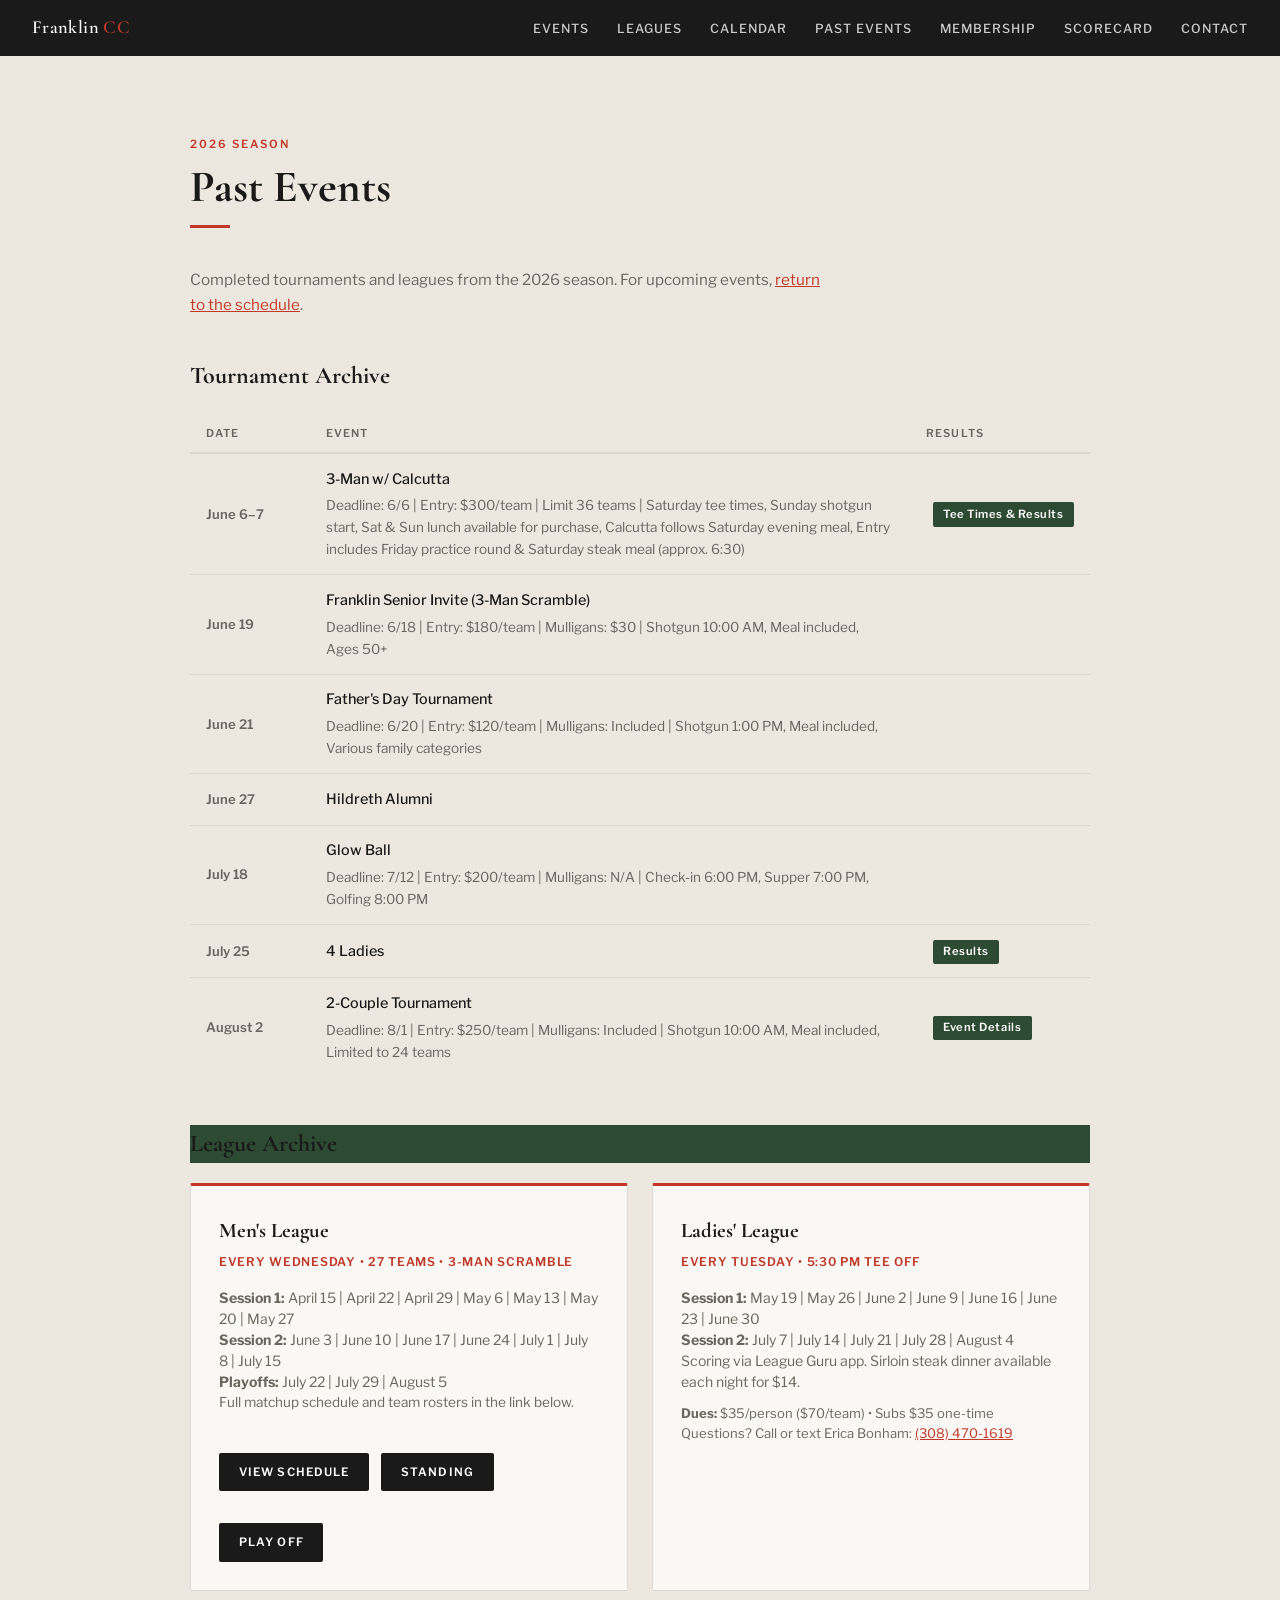
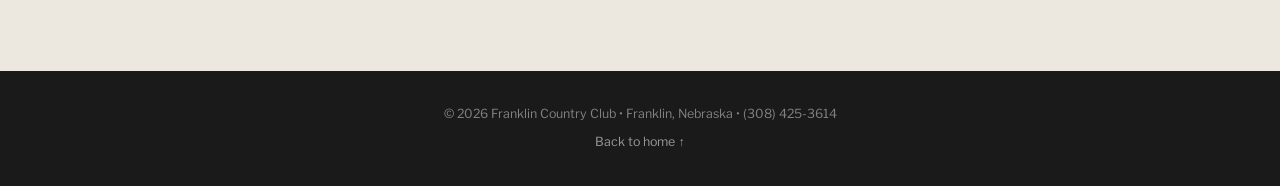
==== archive.html @ d968ed5e "Restructure site for maintainability: shared CSS/JS, extracted logo image, dedicated Past Events pag" ====
<!DOCTYPE html>
<html lang="en">
<head>
  <meta charset="UTF-8" />
  <meta name="viewport" content="width=device-width, initial-scale=1.0" />
  <title>Past Events - Franklin Country Club | Franklin, Nebraska</title>
  <meta name="description" content="Franklin Country Club 2026 past tournaments and leagues — 9-hole golf course in Franklin, Nebraska." />
  <link rel="preconnect" href="https://fonts.googleapis.com" />
  <link rel="preconnect" href="https://fonts.gstatic.com" crossorigin />
  <link href="https://fonts.googleapis.com/css2?family=Cormorant+Garamond:ital,wght@0,400;0,600;0,700;1,400&family=Libre+Franklin:wght@300;400;500;600&display=swap" rel="stylesheet" />
  <link rel="stylesheet" href="assets/style.css" />
</head>
<body id="top">

<!-- NAV -->
<nav>
  <a class="nav-logo" href="index.html">Franklin <span>CC</span></a>
  <ul class="nav-links" id="navLinks">
    <li><a href="index.html#events">Events</a></li>
    <li><a href="index.html#leagues">Leagues</a></li>
    <li><a href="calendar.html">Calendar</a></li>
    <li><a href="archive.html">Past Events</a></li>
    <li><a href="index.html#membership">Membership</a></li>
    <li><a href="index.html#scorecard">Scorecard</a></li>
    <li><a href="index.html#contact">Contact</a></li>
  </ul>
  <button class="nav-toggle" id="navToggle" aria-label="Menu">
    <span></span><span></span><span></span>
  </button>
</nav>

<!-- PAST EVENTS -->
<section id="past-events">
  <div class="container">
    <div class="section-label">2026 Season</div>
    <h2 class="section-title">Past Events</h2>
    <p class="archive-intro">Completed tournaments and leagues from the 2026 season. For upcoming events, <a href="index.html#events" style="color:var(--red);">return to the schedule</a>.</p>

    <h3 class="archive-subhead" id="tournaments">Tournament Archive</h3>
    <table class="events-table">
      <thead>
        <tr>
          <th>Date</th>
          <th>Event</th>
          <th>Results</th>
        </tr>
      </thead>
      <tbody>
        <tr>
          <td class="event-date">June 6–7</td>
          <td><div class="event-name">3-Man w/ Calcutta</div><div style="font-size:0.85rem;color:var(--mid);margin-top:0.3rem;">Deadline: 6/6 | Entry: $300/team | Limit 36 teams | Saturday tee times, Sunday shotgun start, Sat &amp; Sun lunch available for purchase, Calcutta follows Saturday evening meal, Entry includes Friday practice round &amp; Saturday steak meal (approx. 6:30)</div></td>
          <td class="event-links">
            <a class="link-tag link-results active" href="https://docs.google.com/spreadsheets/d/e/2PACX-1vQHRAo0S15oXr0jiarFyN2aSm5RyJeKSZPrebkHqlS-j8FKCY0bdfZNIKu9lmtYdf0rLb0FNrGRWUbv/pubhtml?gid=429758196&single=true" target="_blank">Tee Times &amp; Results</a>
          </td>
        </tr>
        <tr>
          <td class="event-date">June 19</td>
          <td><div class="event-name">Franklin Senior Invite (3-Man Scramble)</div><div style="font-size:0.85rem;color:var(--mid);margin-top:0.3rem;">Deadline: 6/18 | Entry: $180/team | Mulligans: $30 | Shotgun 10:00 AM, Meal included, Ages 50+</div></td>
          <td class="event-links"></td>
        </tr>
        <tr>
          <td class="event-date">June 21</td>
          <td><div class="event-name">Father's Day Tournament</div><div style="font-size:0.85rem;color:var(--mid);margin-top:0.3rem;">Deadline: 6/20 | Entry: $120/team | Mulligans: Included | Shotgun 1:00 PM, Meal included, Various family categories</div></td>
          <td class="event-links"></td>
        </tr>
        <tr>
          <td class="event-date">June 27</td>
          <td class="event-name">Hildreth Alumni</td>
          <td class="event-links"></td>
        </tr>
        <tr>
          <td class="event-date">July 18</td>
          <td><div class="event-name">Glow Ball</div><div style="font-size:0.85rem;color:var(--mid);margin-top:0.3rem;">Deadline: 7/12 | Entry: $200/team | Mulligans: N/A | Check-in 6:00 PM, Supper 7:00 PM, Golfing 8:00 PM</div></td>
          <td class="event-links"></td>
        </tr>
        <tr>
          <td class="event-date">July 25</td>
          <td class="event-name">4 Ladies</td>
          <td class="event-links">
            <a class="link-tag link-results active" href="https://docs.google.com/spreadsheets/u/1/d/e/2PACX-1vSUehOz3mt-3Wd7uhdTVxnDij3eCgiuiUOhDW9YrWCgmburxrd58VRvzdF8wVPIVJX0hPM1xj_wSmnB/pubhtml?urp=gmail_link" target="_blank">Results</a>
          </td>
        </tr>
        <tr>
          <td class="event-date">August 2</td>
          <td><div class="event-name">2-Couple Tournament</div><div style="font-size:0.85rem;color:var(--mid);margin-top:0.3rem;">Deadline: 8/1 | Entry: $250/team | Mulligans: Included | Shotgun 10:00 AM, Meal included, Limited to 24 teams</div></td>
          <td class="event-links">
            <a class="link-tag link-results active" href="https://docs.google.com/spreadsheets/d/e/2PACX-1vTWxtzcj7Z_tMwIYWTQvpabaSt0Yoa-B7GQaJcDa42a3nxrkXd8D1aC73Q88-z52qnyVRXAm6tWCrUa/pubhtml?gid=1439176474&single=true" target="_blank">Event Details</a>
          </td>
        </tr>
      </tbody>
    </table>

    <h3 class="archive-subhead" id="leagues">League Archive</h3>
    <div class="leagues-grid">

      <div class="league-card">
        <h3>Men's League</h3>
        <div class="league-day">Every Wednesday &bull; 27 Teams &bull; 3-Man Scramble</div>
        <p style="margin-top:0.75rem;"><strong>Session 1:</strong> April 15 | April 22 | April 29 | May 6 | May 13 | May 20 | May 27</p>
        <p><strong>Session 2:</strong> June 3 | June 10 | June 17 | June 24 | July 1 | July 8 | July 15</p>
        <p><strong>Playoffs:</strong> July 22 | July 29 | August 5</p>
        <p style="font-size:0.85rem;color:var(--mid);">Full matchup schedule and team rosters in the link below.</p>
        <div style="margin-top:1.25rem;display:flex;gap:0.75rem;flex-wrap:wrap;">
          <a class="btn" href="https://docs.google.com/spreadsheets/d/e/2PACX-1vRfZv33Le7QeOpAI-KcBHNek4COuntox_eDvx531EvNdPr1n8D6gFwXXl6jE0CPkguJiQoL9VD9WDJk/pubhtml?gid=470143555&single=true" target="_blank">View Schedule</a>
          <a class="btn" href="https://docs.google.com/spreadsheets/d/e/2PACX-1vTsJwgCh4qob6-WwfzEM51csXDy8BEbFkPSjDhEOucqUfW1L73G6DvZjsYoQLfD8tT9Qujy_zILlH80/pubhtml" target="_blank">Standing</a>
          <a class="btn" href="https://docs.google.com/spreadsheets/d/e/2PACX-1vTErcgSA1yQsS5VuvjS8gszooEByp1x1l9rOx-Q8yCSv-PI6r4B2fYYnpVMwsZvvxBOcsazbx8mTK_n/pubhtml" target="_blank">Play Off</a>
        </div>
      </div>

      <div class="league-card">
        <h3>Ladies' League</h3>
        <div class="league-day">Every Tuesday &bull; 5:30 PM Tee Off</div>
        <p style="margin-top:0.75rem;"><strong>Session 1:</strong> May 19 | May 26 | June 2 | June 9 | June 16 | June 23 | June 30</p>
        <p><strong>Session 2:</strong> July 7 | July 14 | July 21 | July 28 | August 4</p>
        <p>Scoring via League Guru app. Sirloin steak dinner available each night for $14.</p>
        <p style="margin-top:0.75rem;font-size:0.82rem;"><strong>Dues:</strong> $35/person ($70/team) &bull; Subs $35 one-time</p>
        <p style="font-size:0.82rem;">Questions? Call or text Erica Bonham: <a href="tel:3084701619" style="color:var(--red);">(308) 470-1619</a></p>
      </div>

    </div>

  </div>
</section>

<!-- FOOTER -->
<footer>
  <p>&copy; 2026 Franklin Country Club &bull; Franklin, Nebraska &bull; (308) 425-3614</p>
  <p style="margin-top:0.4rem;"><a href="index.html#top">Back to home &uarr;</a></p>
</footer>

<script src="assets/main.js"></script>

</body>
</html>
---- assets/style.css ----
:root {
  --black:   #1a1a1a;
  --red:     #c0392b;
  --cream:   #faf8f4;
  --sand:    #ede8df;
  --green:   #2d4a32;
  --mid:     #6b6560;
  --border:  #ddd8cf;
  --font-display: 'Cormorant Garamond', Georgia, serif;
  --font-body:    'Libre Franklin', sans-serif;
}

*, *::before, *::after { box-sizing: border-box; margin: 0; padding: 0; }

html { scroll-behavior: smooth; }

body {
  font-family: var(--font-body);
  background: var(--cream);
  color: var(--black);
  font-size: 16px;
  line-height: 1.6;
}

/* ── NAV ── */
nav {
  position: sticky;
  top: 0;
  z-index: 100;
  background: var(--black);
  display: flex;
  align-items: center;
  justify-content: space-between;
  padding: 0 2rem;
  height: 56px;
}
.nav-logo {
  font-family: var(--font-display);
  color: #fff;
  font-size: 1.15rem;
  font-weight: 600;
  letter-spacing: 0.02em;
  text-decoration: none;
}
.nav-logo span { color: var(--red); }
.nav-links {
  display: flex;
  gap: 1.75rem;
  list-style: none;
}
.nav-links a {
  color: #ccc;
  text-decoration: none;
  font-size: 0.78rem;
  font-weight: 500;
  letter-spacing: 0.08em;
  text-transform: uppercase;
  transition: color 0.2s;
}
.nav-links a:hover { color: var(--red); }

/* hamburger */
.nav-toggle { display: none; background: none; border: none; cursor: pointer; padding: 4px; }
.nav-toggle span {
  display: block; width: 22px; height: 2px;
  background: #fff; margin: 5px 0; transition: 0.3s;
}

/* ── HERO ── */
.hero {
  background: var(--green);
  background-image:
    radial-gradient(ellipse at 70% 40%, rgba(255,255,255,0.04) 0%, transparent 60%),
    linear-gradient(160deg, #1e3323 0%, #2d4a32 50%, #1a2e1e 100%);
  min-height: 480px;
  display: flex;
  flex-direction: column;
  align-items: center;
  justify-content: center;
  text-align: center;
  padding: 4rem 2rem;
  position: relative;
  overflow: hidden;
}
.hero::before {
  content: '';
  position: absolute;
  inset: 0;
  background-image: url("data:image/svg+xml,%3Csvg width='60' height='60' viewBox='0 0 60 60' xmlns='http://www.w3.org/2000/svg'%3E%3Cg fill='none' fill-rule='evenodd'%3E%3Cg fill='%23ffffff' fill-opacity='0.025'%3E%3Cpath d='M36 34v-4h-2v4h-4v2h4v4h2v-4h4v-2h-4zm0-30V0h-2v4h-4v2h4v4h2V6h4V4h-4zM6 34v-4H4v4H0v2h4v4h2v-4h4v-2H6zM6 4V0H4v4H0v2h4v4h2V6h4V4H6z'/%3E%3C/g%3E%3C/g%3E%3C/svg%3E");
}
.hero-logo {
  width: 220px;
  max-width: 80%;
  margin-bottom: 2rem;
  border-radius: 4px;
  position: relative;
}
.hero h1 {
  font-family: var(--font-display);
  font-size: clamp(2.4rem, 6vw, 4rem);
  font-weight: 700;
  color: #fff;
  letter-spacing: 0.02em;
  line-height: 1.1;
  position: relative;
}
.hero h1 em {
  font-style: normal;
  color: var(--red);
}
.hero-sub {
  margin-top: 0.75rem;
  font-family: var(--font-body);
  font-size: 0.82rem;
  font-weight: 500;
  letter-spacing: 0.18em;
  text-transform: uppercase;
  color: rgba(255,255,255,0.6);
  position: relative;
}
.hero-divider {
  width: 48px;
  height: 2px;
  background: var(--red);
  margin: 1.5rem auto;
  position: relative;
}
.hero-tagline {
  color: rgba(255,255,255,0.85);
  font-size: 1rem;
  font-weight: 300;
  max-width: 420px;
  position: relative;
}
.hero-buttons {
  display: flex;
  gap: 1rem;
  margin-top: 2rem;
  flex-wrap: wrap;
  justify-content: center;
  position: relative;
}
.btn {
  display: inline-block;
  padding: 0.65rem 1.6rem;
  font-family: var(--font-body);
  font-size: 0.78rem;
  font-weight: 600;
  letter-spacing: 0.1em;
  text-transform: uppercase;
  text-decoration: none;
  border-radius: 2px;
  transition: all 0.2s;
  cursor: pointer;
}
.btn-primary { background: var(--red); color: #fff; border: 2px solid var(--red); }
.btn-primary:hover { background: #a33a20; border-color: #a33a20; }
.btn-outline { background: transparent; color: #fff; border: 2px solid rgba(255,255,255,0.4); }
.btn-outline:hover { border-color: #fff; }

/* ── INFO STRIP ── */
.info-strip {
  background: var(--black);
  display: flex;
  flex-wrap: wrap;
  justify-content: center;
  gap: 0;
}
.info-item {
  padding: 1rem 2rem;
  text-align: center;
  border-right: 1px solid rgba(255,255,255,0.08);
  flex: 1 1 160px;
}
.info-item:last-child { border-right: none; }
.info-label {
  font-size: 0.65rem;
  letter-spacing: 0.12em;
  text-transform: uppercase;
  color: var(--red);
  font-weight: 600;
  margin-bottom: 0.25rem;
}
.info-value {
  font-size: 0.85rem;
  color: #ddd;
  font-weight: 300;
}

/* ── SECTION SHELL ── */
section { padding: 5rem 2rem; }
section:nth-child(odd) { background: var(--cream); }
section:nth-child(even) { background: var(--sand); }
#leagues { background: var(--green); }
#leagues .section-label { color: rgba(255,255,255,0.5); }
#leagues .section-title { color: #fff; }
#leagues .section-title::after { background: var(--red); }
#leagues .league-card { background: rgba(255,255,255,0.07); border-color: rgba(255,255,255,0.15); border-top-color: var(--red); }
#leagues .league-card h3 { color: #fff; }
#leagues .league-card p { color: rgba(255,255,255,0.75); }
#leagues .league-day { color: rgba(255,200,180,0.9); }
#leagues .league-card strong { color: #fff; }
#leagues .league-card a:not(.btn) { color: var(--red); }

.container { max-width: 900px; margin: 0 auto; }

.section-label {
  font-size: 0.7rem;
  font-weight: 600;
  letter-spacing: 0.18em;
  text-transform: uppercase;
  color: var(--red);
  margin-bottom: 0.5rem;
}
.section-title {
  font-family: var(--font-display);
  font-size: clamp(1.8rem, 4vw, 2.8rem);
  font-weight: 700;
  line-height: 1.15;
  margin-bottom: 2.5rem;
  color: var(--black);
}
.section-title::after {
  content: '';
  display: block;
  width: 40px;
  height: 3px;
  background: var(--red);
  margin-top: 0.75rem;
}

/* ── EVENTS ── */
.events-table {
  width: 100%;
  border-collapse: collapse;
  font-size: 0.9rem;
}
.events-table th {
  text-align: left;
  padding: 0.6rem 1rem;
  font-size: 0.68rem;
  letter-spacing: 0.1em;
  text-transform: uppercase;
  color: var(--mid);
  border-bottom: 2px solid var(--border);
  font-weight: 600;
}
.events-table td {
  padding: 0.85rem 1rem;
  border-bottom: 1px solid var(--border);
  vertical-align: middle;
}
.events-table tr:last-child td { border-bottom: none; }
.events-table tr:hover td { background: rgba(196,74,46,0.04); }
.event-date {
  font-weight: 600;
  font-size: 0.82rem;
  white-space: nowrap;
  color: var(--mid);
  width: 120px;
}
.event-name { font-weight: 500; }
.event-links { white-space: nowrap; }
.link-tag {
  display: inline-block;
  padding: 0.2rem 0.65rem;
  border-radius: 2px;
  font-size: 0.7rem;
  font-weight: 600;
  letter-spacing: 0.05em;
  text-decoration: none;
  margin-left: 0.4rem;
  transition: all 0.15s;
}
.link-signup { background: var(--red); color: #fff; }
.link-signup:hover { background: #a33a20; }
.link-results { background: var(--border); color: var(--mid); cursor: default; }
.link-results.active { background: var(--green); color: #fff; cursor: pointer; }

/* ── LEAGUES ── */
.leagues-grid {
  display: grid;
  grid-template-columns: repeat(auto-fit, minmax(240px, 1fr));
  gap: 1.5rem;
  margin-top: 0.5rem;
}
.league-card {
  background: var(--cream);
  border: 1px solid var(--border);
  border-top: 3px solid var(--red);
  padding: 1.75rem;
  border-radius: 2px;
}
.league-card h3 {
  font-family: var(--font-display);
  font-size: 1.3rem;
  font-weight: 700;
  margin-bottom: 0.25rem;
}
.league-day {
  font-size: 0.75rem;
  color: var(--red);
  font-weight: 600;
  letter-spacing: 0.06em;
  text-transform: uppercase;
  margin-bottom: 1rem;
}
.league-card p {
  font-size: 0.88rem;
  color: var(--mid);
  line-height: 1.5;
}
.league-card .btn {
  margin-top: 1.25rem;
  font-size: 0.72rem;
  padding: 0.5rem 1.1rem;
  display: inline-block;
  background: var(--black);
  color: #fff;
  border: 2px solid var(--black);
}
.league-card .btn:hover { background: var(--red); border-color: var(--red); }

/* ── MEMBERSHIP ── */
.membership-grid {
  display: grid;
  grid-template-columns: repeat(auto-fit, minmax(220px, 1fr));
  gap: 2rem;
}
.membership-block h3 {
  font-family: var(--font-display);
  font-size: 1.2rem;
  font-weight: 700;
  margin-bottom: 1rem;
  padding-bottom: 0.5rem;
  border-bottom: 1px solid var(--border);
}
.rate-row {
  display: flex;
  justify-content: space-between;
  align-items: baseline;
  padding: 0.55rem 0;
  border-bottom: 1px solid var(--border);
  font-size: 0.88rem;
}
.rate-row:last-child { border-bottom: none; }
.rate-label { color: var(--black); }
.rate-sub { font-size: 0.75rem; color: var(--mid); }
.rate-price { font-weight: 600; color: var(--black); white-space: nowrap; margin-left: 1rem; }
.membership-note {
  margin-top: 2rem;
  background: rgba(196,74,46,0.07);
  border-left: 3px solid var(--red);
  padding: 0.85rem 1.1rem;
  font-size: 0.82rem;
  color: var(--black);
  border-radius: 0 2px 2px 0;
}

/* ── SCORECARD ── */
.scorecard-wrap { overflow-x: auto; }
.scorecard {
  border-collapse: collapse;
  min-width: 560px;
  width: 100%;
  font-size: 0.85rem;
}
.scorecard th, .scorecard td {
  text-align: center;
  padding: 0.55rem 0.5rem;
  border: 1px solid var(--border);
  min-width: 38px;
}
.scorecard thead th {
  background: var(--black);
  color: #fff;
  font-size: 0.7rem;
  letter-spacing: 0.08em;
  text-transform: uppercase;
  font-weight: 600;
  border-color: #333;
}
.scorecard tbody tr:nth-child(odd) { background: var(--cream); }
.scorecard tbody tr:nth-child(even) { background: var(--sand); }
.scorecard .row-label {
  text-align: left;
  font-weight: 600;
  font-size: 0.75rem;
  letter-spacing: 0.04em;
  background: var(--sand) !important;
  color: var(--mid);
  padding-left: 0.75rem;
  white-space: nowrap;
}
.scorecard .total-col {
  font-weight: 700;
  background: rgba(196,74,46,0.08) !important;
  color: var(--red);
}
.scorecard-note {
  margin-top: 0.75rem;
  font-size: 0.78rem;
  color: var(--mid);
}

/* ── CONTACT ── */
.contact-grid {
  display: grid;
  grid-template-columns: 1fr 1fr;
  gap: 3rem;
  align-items: start;
}
.contact-item { margin-bottom: 1.5rem; }
.contact-item strong {
  display: block;
  font-size: 0.7rem;
  letter-spacing: 0.1em;
  text-transform: uppercase;
  color: var(--red);
  font-weight: 600;
  margin-bottom: 0.2rem;
}
.contact-item a { color: var(--black); text-decoration: none; }
.contact-item a:hover { color: var(--red); }
.map-embed {
  border-radius: 2px;
  overflow: hidden;
  border: 1px solid var(--border);
}
.map-embed iframe {
  display: block;
  width: 100%;
  height: 280px;
  border: none;
}

/* ── FOOTER ── */
footer {
  background: var(--black);
  color: rgba(255,255,255,0.45);
  text-align: center;
  padding: 2rem;
  font-size: 0.78rem;
  line-height: 1.8;
}
footer a { color: rgba(255,255,255,0.55); text-decoration: none; }
footer a:hover { color: var(--red); }

/* ── CALENDAR PAGE ── */
body.page-calendar { background: var(--green); }
.calendar-container {
  max-width: 1200px;
  margin: 2rem auto;
  padding: 2rem;
  background: var(--cream);
  border-radius: 12px;
  box-shadow: 0 2px 8px rgba(0, 0, 0, 0.1);
}
.calendar-container h1 {
  font-family: var(--font-display);
  font-size: 2.5rem;
  color: var(--green);
  margin-bottom: 2rem;
  text-align: center;
}
.calendar-container iframe {
  width: 100%;
  border: none;
  border-radius: 8px;
  min-height: 600px;
  background: white;
}
.page-calendar footer {
  background: var(--green);
  margin-top: 3rem;
  border-top: 2px solid rgba(0, 0, 0, 0.1);
}

/* ── ARCHIVE PAGE ── */
.archive-intro {
  font-size: 0.95rem;
  color: var(--mid);
  margin-bottom: 2.5rem;
  max-width: 640px;
}
.archive-subhead {
  font-family: var(--font-display);
  font-size: 1.5rem;
  font-weight: 700;
  margin: 3rem 0 1.25rem;
  color: var(--black);
}
.archive-subhead:first-of-type { margin-top: 0; }

/* ── MOBILE ── */
@media (max-width: 720px) {
  .nav-links { display: none; flex-direction: column; position: absolute; top: 56px; left: 0; right: 0; background: var(--black); padding: 1rem 2rem 1.5rem; gap: 1rem; }
  .nav-links.open { display: flex; }
  .nav-toggle { display: block; }
  nav { position: relative; }
  .info-item { flex: 1 1 140px; }
  .membership-grid { grid-template-columns: 1fr; }
  .contact-grid { grid-template-columns: 1fr; gap: 2rem; }
  section { padding: 3.5rem 1.25rem; }
  .calendar-container { margin: 1rem; padding: 1rem; }
  .calendar-container h1 { font-size: 1.8rem; }
}

@media (max-width: 600px) {
  .events-table thead { display: none; }
  .events-table, .events-table tbody, .events-table tr, .events-table td { display: block; width: 100%; }
  .events-table tr { border: 1px solid var(--border); border-radius: 4px; margin-bottom: 0.75rem; padding: 0.75rem; }
  .events-table tr:hover td { background: none; }
  .events-table td { border: none; padding: 0.2rem 0; }
  .event-date { color: var(--red); font-size: 0.78rem; }
  .event-name { font-size: 1rem; margin: 0.15rem 0 0.5rem; }
  .event-links { display: flex; gap: 0.5rem; flex-wrap: wrap; }
  .link-tag { margin-left: 0; font-size: 0.75rem; padding: 0.3rem 0.75rem; }
}
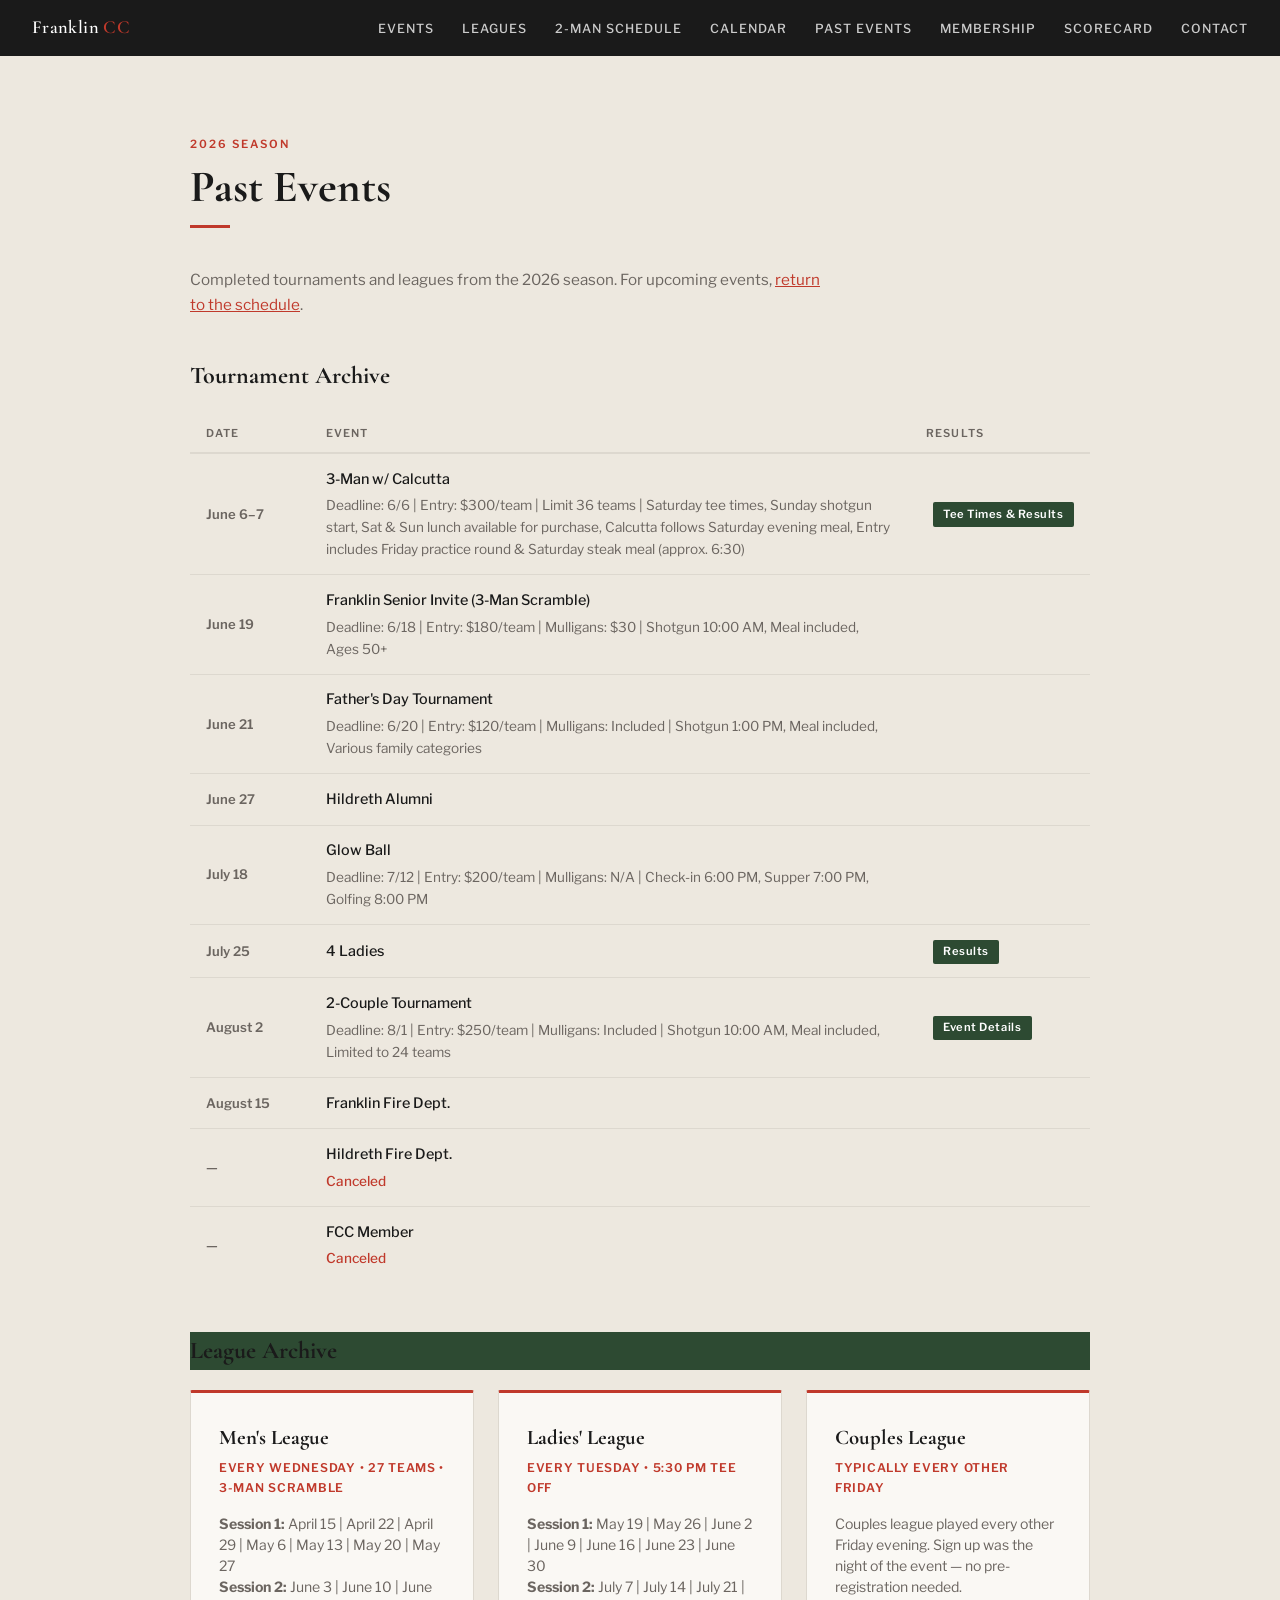
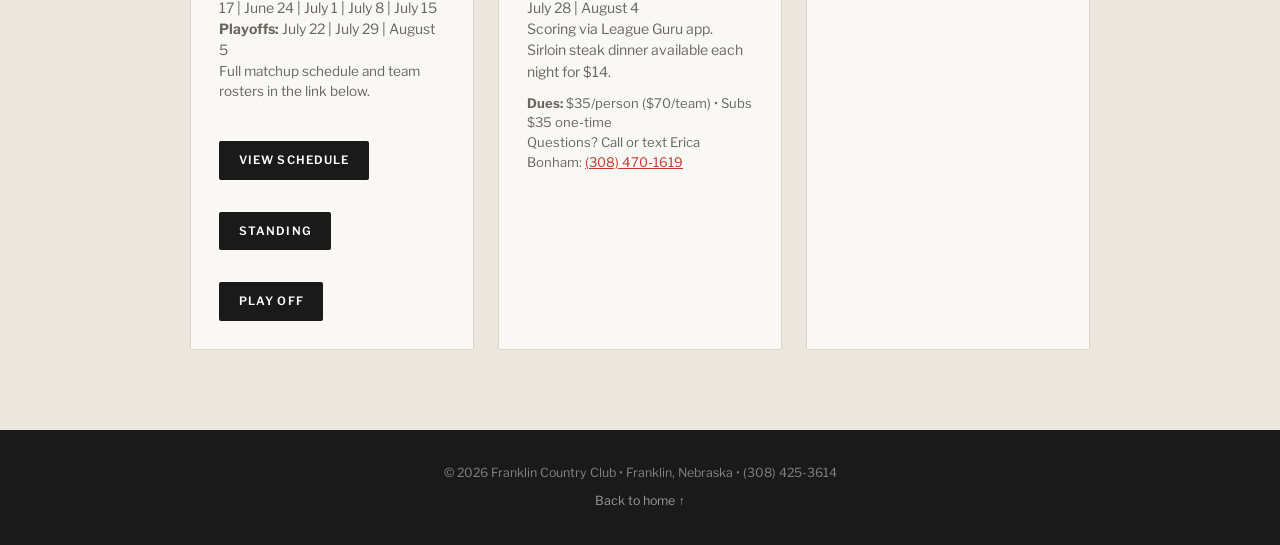
==== commit 7ee6b986: "Publish 2-Man League schedule page, move completed/canceled events to archive, misc updates - Add sc" ====
--- a/archive.html
+++ b/archive.html
@@ -18,6 +18,7 @@
   <ul class="nav-links" id="navLinks">
     <li><a href="index.html#events">Events</a></li>
     <li><a href="index.html#leagues">Leagues</a></li>
+    <li><a href="schedule.html">2-Man Schedule</a></li>
     <li><a href="calendar.html">Calendar</a></li>
     <li><a href="archive.html">Past Events</a></li>
     <li><a href="index.html#membership">Membership</a></li>
@@ -87,6 +88,21 @@
             <a class="link-tag link-results active" href="https://docs.google.com/spreadsheets/d/e/2PACX-1vTWxtzcj7Z_tMwIYWTQvpabaSt0Yoa-B7GQaJcDa42a3nxrkXd8D1aC73Q88-z52qnyVRXAm6tWCrUa/pubhtml?gid=1439176474&single=true" target="_blank">Event Details</a>
           </td>
         </tr>
+        <tr>
+          <td class="event-date">August 15</td>
+          <td class="event-name">Franklin Fire Dept.</td>
+          <td class="event-links"></td>
+        </tr>
+        <tr>
+          <td class="event-date">&mdash;</td>
+          <td><div class="event-name">Hildreth Fire Dept.</div><div style="font-size:0.85rem;color:var(--red);margin-top:0.3rem;font-weight:500;">Canceled</div></td>
+          <td class="event-links"></td>
+        </tr>
+        <tr>
+          <td class="event-date">&mdash;</td>
+          <td><div class="event-name">FCC Member</div><div style="font-size:0.85rem;color:var(--red);margin-top:0.3rem;font-weight:500;">Canceled</div></td>
+          <td class="event-links"></td>
+        </tr>
       </tbody>
     </table>
 
@@ -117,6 +133,12 @@
         <p style="font-size:0.82rem;">Questions? Call or text Erica Bonham: <a href="tel:3084701619" style="color:var(--red);">(308) 470-1619</a></p>
       </div>
 
+      <div class="league-card">
+        <h3>Couples League</h3>
+        <div class="league-day">Typically Every Other Friday</div>
+        <p>Couples league played every other Friday evening. Sign up was the night of the event &mdash; no pre-registration needed.</p>
+      </div>
+
     </div>
 
   </div>
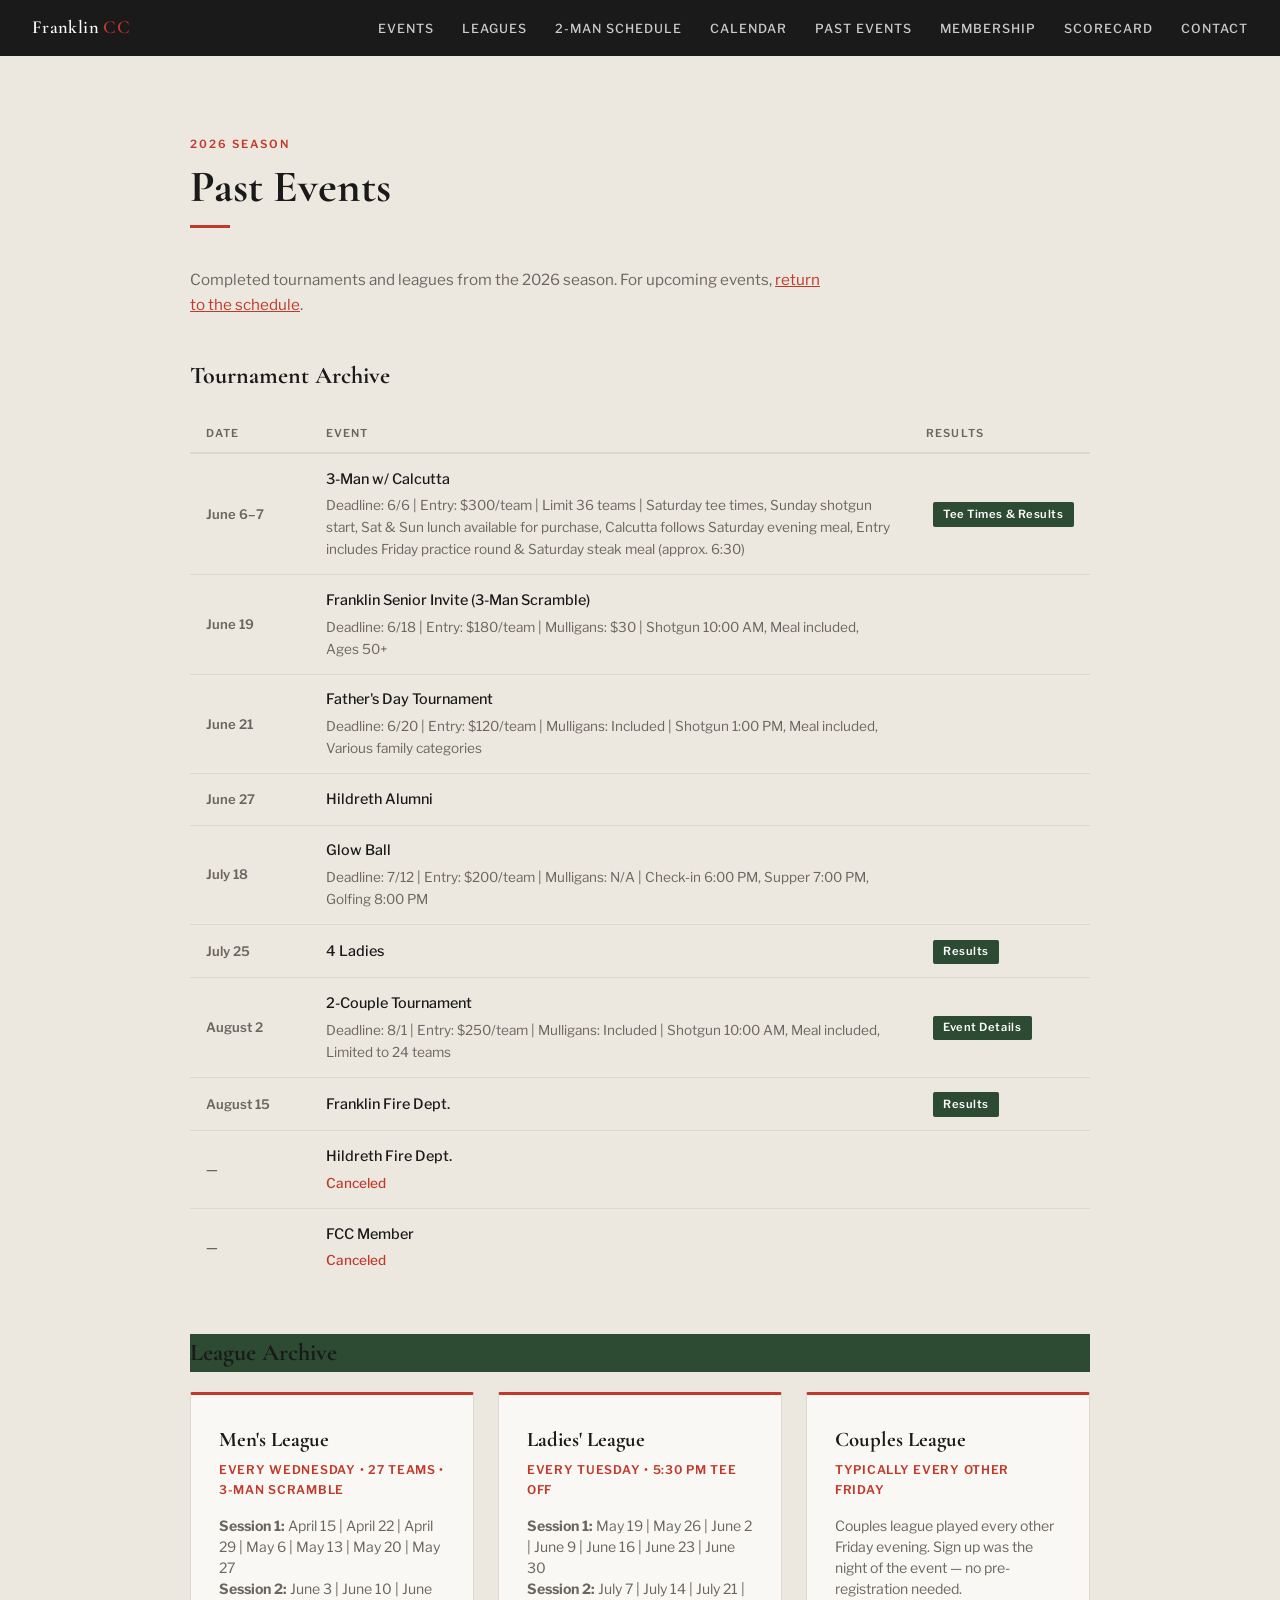
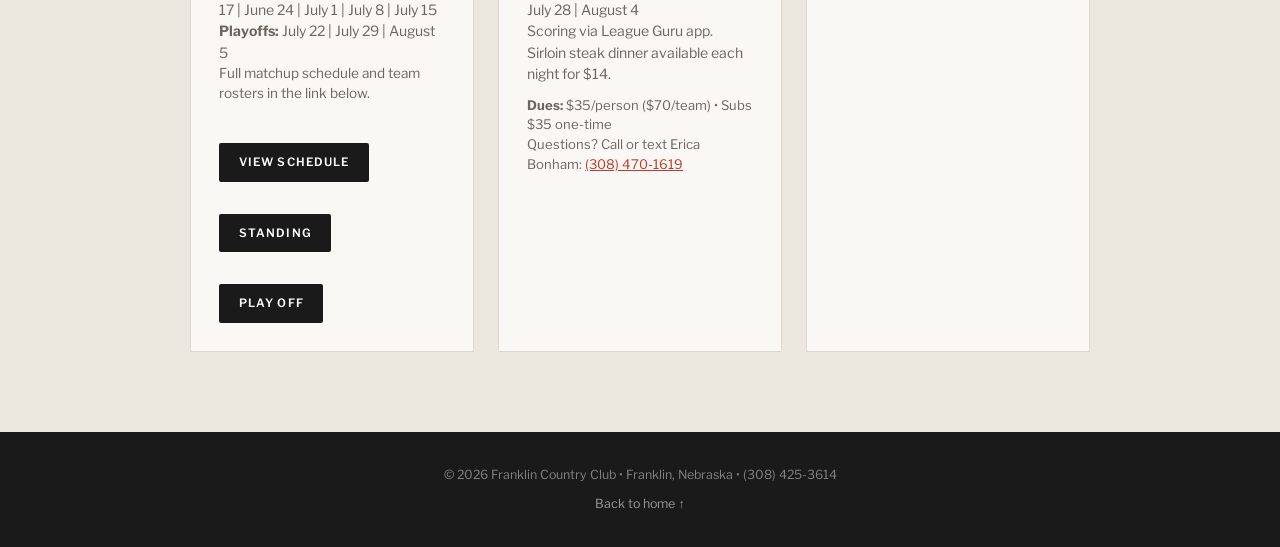
==== commit 2d4f89fa: "Link Franklin Fire Dept. results image in Past Events archive" ====
--- a/archive.html
+++ b/archive.html
@@ -91,7 +91,9 @@
         <tr>
           <td class="event-date">August 15</td>
           <td class="event-name">Franklin Fire Dept.</td>
-          <td class="event-links"></td>
+          <td class="event-links">
+            <a class="link-tag link-results active" href="docs/FCC_Franklin_Fire_2026_Results.jpg" target="_blank">Results</a>
+          </td>
         </tr>
         <tr>
           <td class="event-date">&mdash;</td>
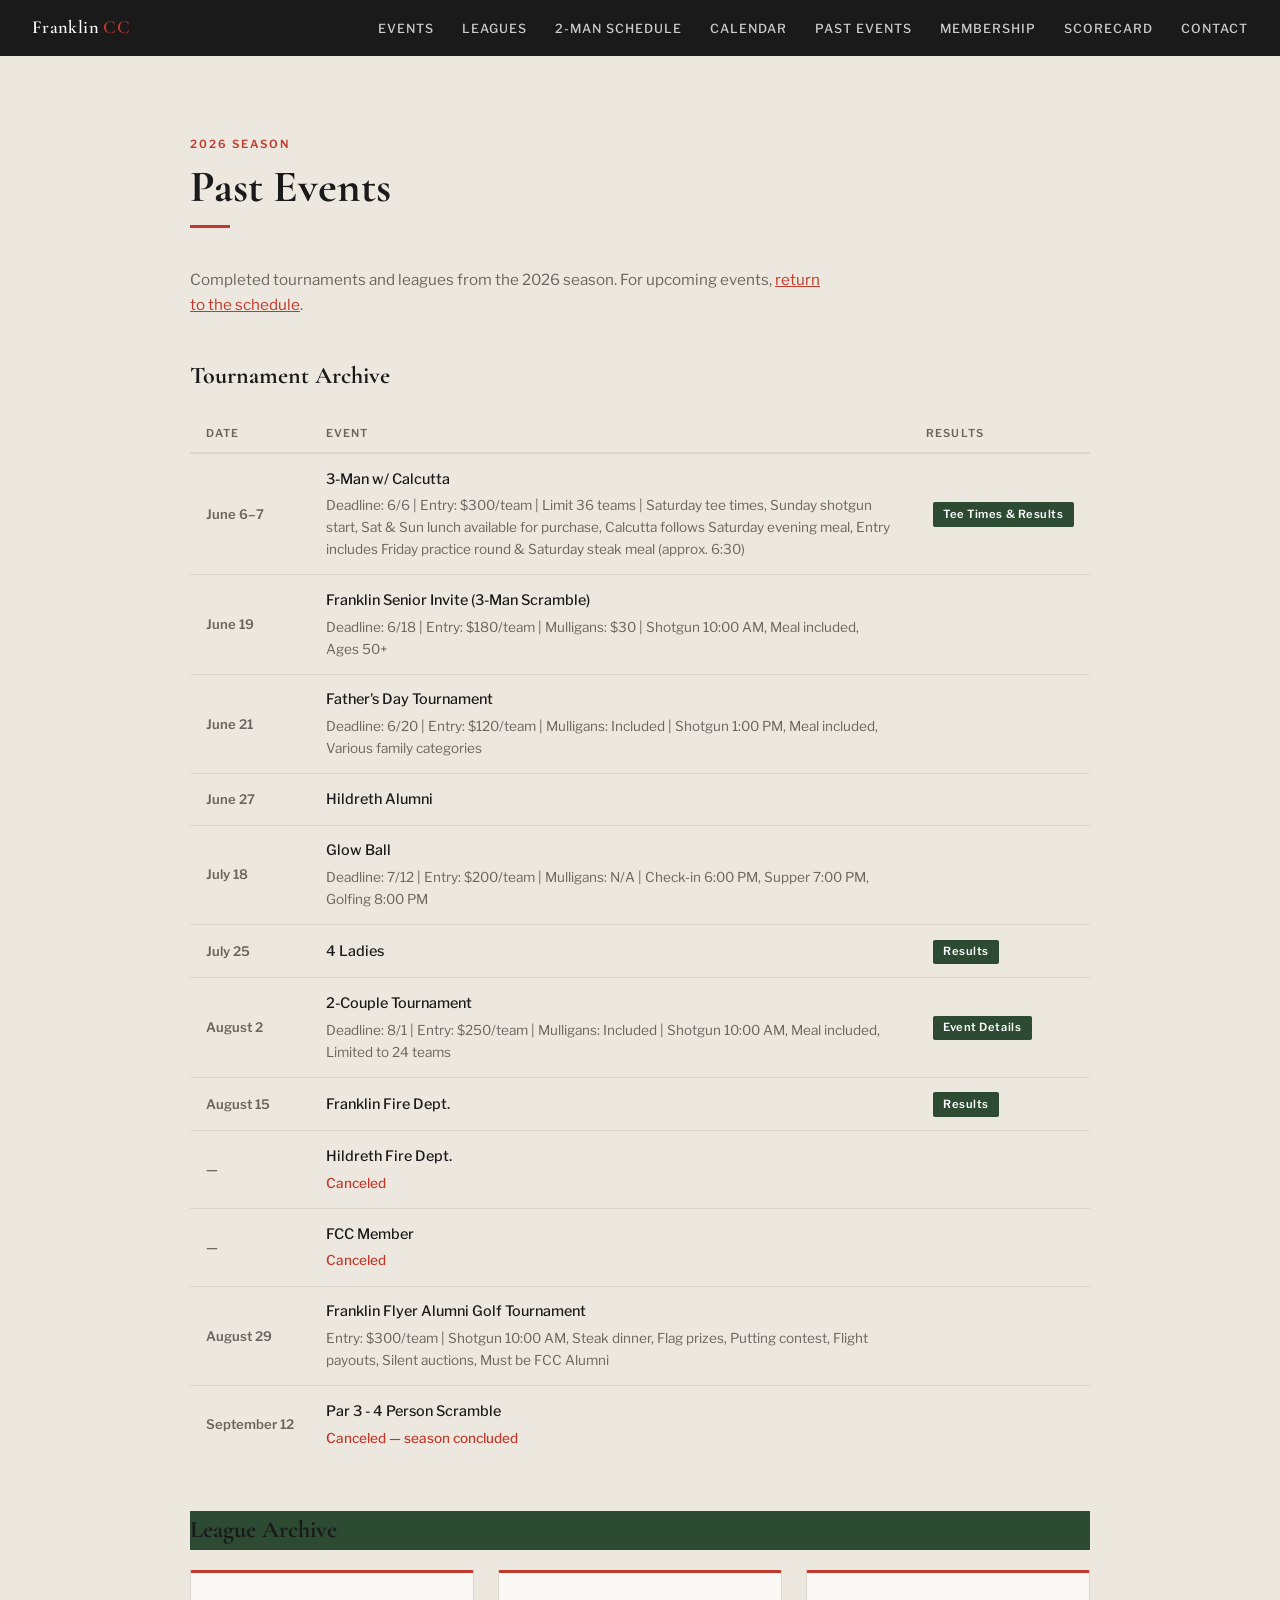
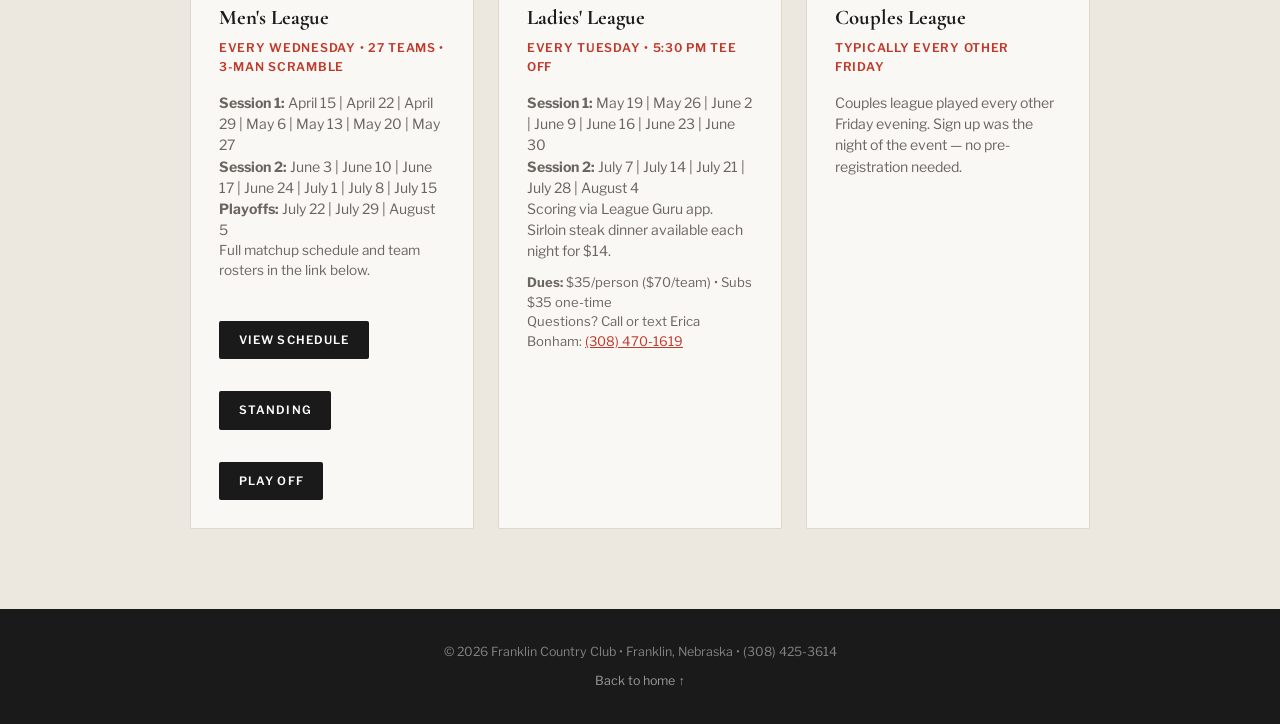
==== commit d1b91abc: "Close out 2026 tournament season, note 2027 schedule pending - Remove Franklin Flyer Alumni and Par " ====
--- a/archive.html
+++ b/archive.html
@@ -105,6 +105,16 @@
           <td><div class="event-name">FCC Member</div><div style="font-size:0.85rem;color:var(--red);margin-top:0.3rem;font-weight:500;">Canceled</div></td>
           <td class="event-links"></td>
         </tr>
+        <tr>
+          <td class="event-date">August 29</td>
+          <td><div class="event-name">Franklin Flyer Alumni Golf Tournament</div><div style="font-size:0.85rem;color:var(--mid);margin-top:0.3rem;">Entry: $300/team | Shotgun 10:00 AM, Steak dinner, Flag prizes, Putting contest, Flight payouts, Silent auctions, Must be FCC Alumni</div></td>
+          <td class="event-links"></td>
+        </tr>
+        <tr>
+          <td class="event-date">September 12</td>
+          <td><div class="event-name">Par 3 - 4 Person Scramble</div><div style="font-size:0.85rem;color:var(--red);margin-top:0.3rem;font-weight:500;">Canceled &mdash; season concluded</div></td>
+          <td class="event-links"></td>
+        </tr>
       </tbody>
     </table>
 
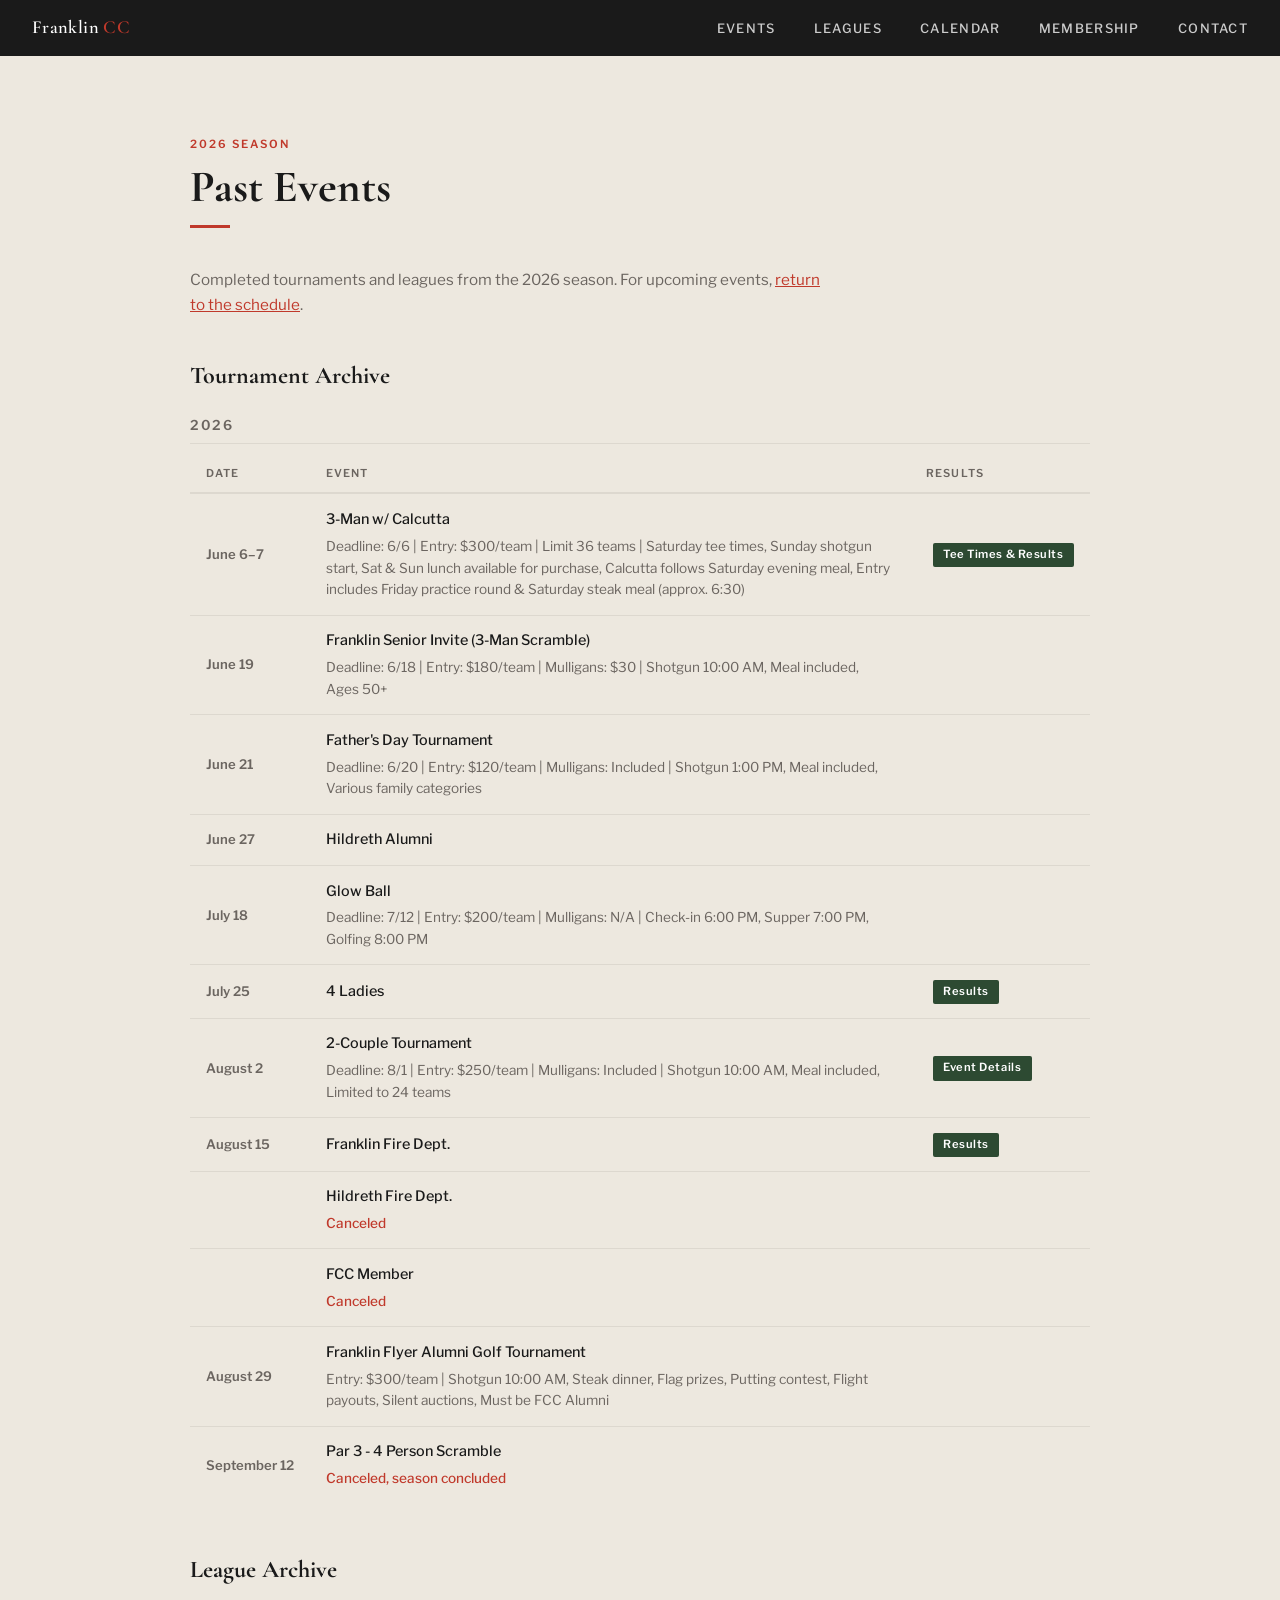
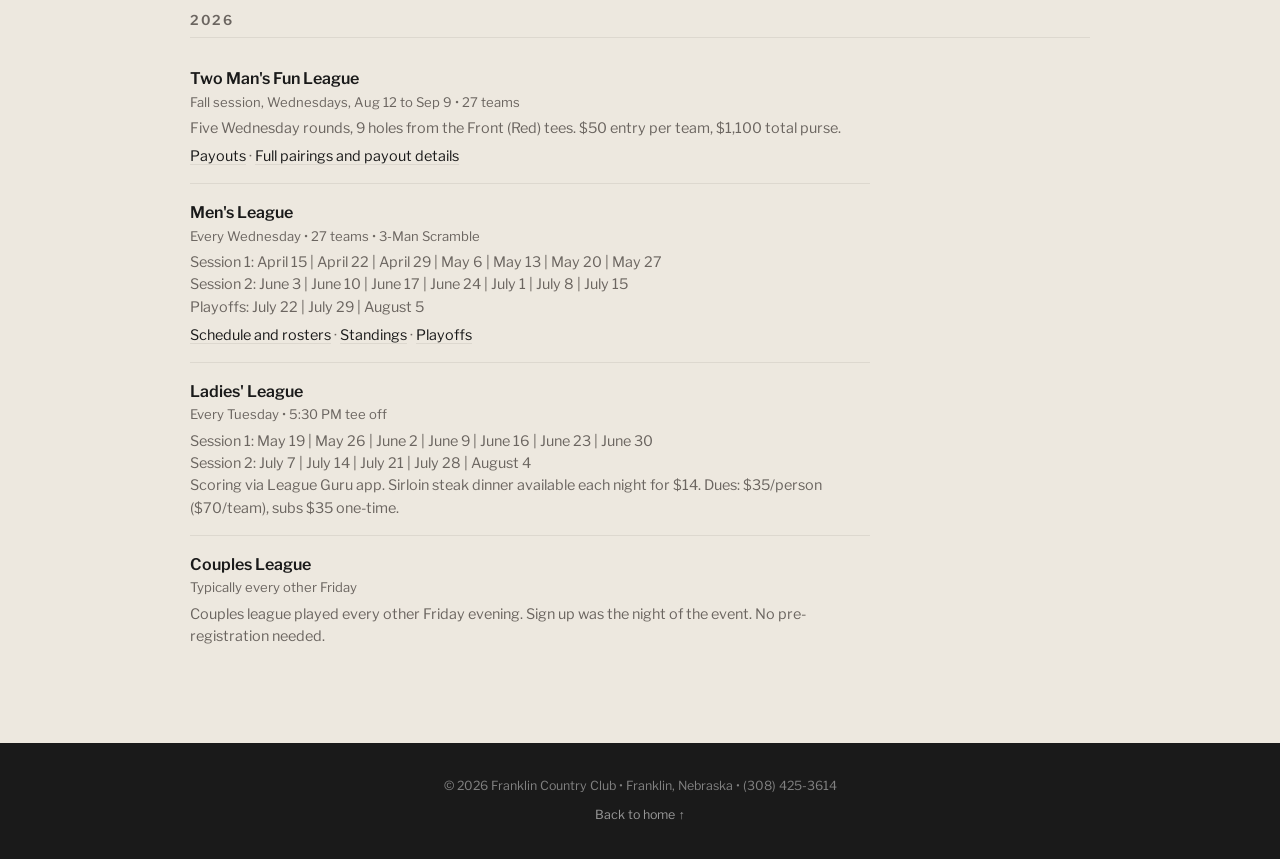
==== commit 83921ecf: "Golf ball logo, simplified nav, Leagues page, quiet past-events archive, to-go call line, clean vali" ====
--- a/archive.html
+++ b/archive.html
@@ -1,14 +1,14 @@
 <!DOCTYPE html>
 <html lang="en">
 <head>
-  <meta charset="UTF-8" />
-  <meta name="viewport" content="width=device-width, initial-scale=1.0" />
+  <meta charset="UTF-8">
+  <meta name="viewport" content="width=device-width, initial-scale=1.0">
   <title>Past Events - Franklin Country Club | Franklin, Nebraska</title>
-  <meta name="description" content="Franklin Country Club 2026 past tournaments and leagues — 9-hole golf course in Franklin, Nebraska." />
-  <link rel="preconnect" href="https://fonts.googleapis.com" />
-  <link rel="preconnect" href="https://fonts.gstatic.com" crossorigin />
-  <link href="https://fonts.googleapis.com/css2?family=Cormorant+Garamond:ital,wght@0,400;0,600;0,700;1,400&family=Libre+Franklin:wght@300;400;500;600&display=swap" rel="stylesheet" />
-  <link rel="stylesheet" href="assets/style.css" />
+  <meta name="description" content="Franklin Country Club 2026 past tournaments and leagues at the 9-hole golf course in Franklin, Nebraska.">
+  <link rel="preconnect" href="https://fonts.googleapis.com">
+  <link rel="preconnect" href="https://fonts.gstatic.com" crossorigin>
+  <link href="https://fonts.googleapis.com/css2?family=Cormorant+Garamond:ital,wght@0,400;0,600;0,700;1,400&family=Libre+Franklin:wght@300;400;500;600&display=swap" rel="stylesheet">
+  <link rel="stylesheet" href="assets/style.css">
 </head>
 <body id="top">
 
@@ -17,15 +17,12 @@
   <a class="nav-logo" href="index.html">Franklin <span>CC</span></a>
   <ul class="nav-links" id="navLinks">
     <li><a href="index.html#events">Events</a></li>
-    <li><a href="index.html#leagues">Leagues</a></li>
-    <li><a href="schedule.html">2-Man Schedule</a></li>
+    <li><a href="leagues.html">Leagues</a></li>
     <li><a href="calendar.html">Calendar</a></li>
-    <li><a href="archive.html">Past Events</a></li>
     <li><a href="index.html#membership">Membership</a></li>
-    <li><a href="index.html#scorecard">Scorecard</a></li>
     <li><a href="index.html#contact">Contact</a></li>
   </ul>
-  <button class="nav-toggle" id="navToggle" aria-label="Menu">
+  <button class="nav-toggle" id="navToggle" type="button" aria-label="Menu" aria-controls="navLinks" aria-expanded="false">
     <span></span><span></span><span></span>
   </button>
 </nav>
@@ -34,10 +31,11 @@
 <section id="past-events">
   <div class="container">
     <div class="section-label">2026 Season</div>
-    <h2 class="section-title">Past Events</h2>
+    <h1 class="section-title">Past Events</h1>
     <p class="archive-intro">Completed tournaments and leagues from the 2026 season. For upcoming events, <a href="index.html#events" style="color:var(--red);">return to the schedule</a>.</p>
 
-    <h3 class="archive-subhead" id="tournaments">Tournament Archive</h3>
+    <h2 class="archive-subhead" id="tournaments">Tournament Archive</h2>
+    <h3 class="archive-year" id="tournaments-2026">2026</h3>
     <table class="events-table">
       <thead>
         <tr>
@@ -96,12 +94,12 @@
           </td>
         </tr>
         <tr>
-          <td class="event-date">&mdash;</td>
+          <td class="event-date"></td>
           <td><div class="event-name">Hildreth Fire Dept.</div><div style="font-size:0.85rem;color:var(--red);margin-top:0.3rem;font-weight:500;">Canceled</div></td>
           <td class="event-links"></td>
         </tr>
         <tr>
-          <td class="event-date">&mdash;</td>
+          <td class="event-date"></td>
           <td><div class="event-name">FCC Member</div><div style="font-size:0.85rem;color:var(--red);margin-top:0.3rem;font-weight:500;">Canceled</div></td>
           <td class="event-links"></td>
         </tr>
@@ -112,46 +110,42 @@
         </tr>
         <tr>
           <td class="event-date">September 12</td>
-          <td><div class="event-name">Par 3 - 4 Person Scramble</div><div style="font-size:0.85rem;color:var(--red);margin-top:0.3rem;font-weight:500;">Canceled &mdash; season concluded</div></td>
+          <td><div class="event-name">Par 3 - 4 Person Scramble</div><div style="font-size:0.85rem;color:var(--red);margin-top:0.3rem;font-weight:500;">Canceled, season concluded</div></td>
           <td class="event-links"></td>
         </tr>
       </tbody>
     </table>
 
-    <h3 class="archive-subhead" id="leagues">League Archive</h3>
-    <div class="leagues-grid">
-
-      <div class="league-card">
-        <h3>Men's League</h3>
-        <div class="league-day">Every Wednesday &bull; 27 Teams &bull; 3-Man Scramble</div>
-        <p style="margin-top:0.75rem;"><strong>Session 1:</strong> April 15 | April 22 | April 29 | May 6 | May 13 | May 20 | May 27</p>
-        <p><strong>Session 2:</strong> June 3 | June 10 | June 17 | June 24 | July 1 | July 8 | July 15</p>
-        <p><strong>Playoffs:</strong> July 22 | July 29 | August 5</p>
-        <p style="font-size:0.85rem;color:var(--mid);">Full matchup schedule and team rosters in the link below.</p>
-        <div style="margin-top:1.25rem;display:flex;gap:0.75rem;flex-wrap:wrap;">
-          <a class="btn" href="https://docs.google.com/spreadsheets/d/e/2PACX-1vRfZv33Le7QeOpAI-KcBHNek4COuntox_eDvx531EvNdPr1n8D6gFwXXl6jE0CPkguJiQoL9VD9WDJk/pubhtml?gid=470143555&single=true" target="_blank">View Schedule</a>
-          <a class="btn" href="https://docs.google.com/spreadsheets/d/e/2PACX-1vTsJwgCh4qob6-WwfzEM51csXDy8BEbFkPSjDhEOucqUfW1L73G6DvZjsYoQLfD8tT9Qujy_zILlH80/pubhtml" target="_blank">Standing</a>
-          <a class="btn" href="https://docs.google.com/spreadsheets/d/e/2PACX-1vTErcgSA1yQsS5VuvjS8gszooEByp1x1l9rOx-Q8yCSv-PI6r4B2fYYnpVMwsZvvxBOcsazbx8mTK_n/pubhtml" target="_blank">Play Off</a>
-        </div>
-      </div>
-
-      <div class="league-card">
-        <h3>Ladies' League</h3>
-        <div class="league-day">Every Tuesday &bull; 5:30 PM Tee Off</div>
-        <p style="margin-top:0.75rem;"><strong>Session 1:</strong> May 19 | May 26 | June 2 | June 9 | June 16 | June 23 | June 30</p>
-        <p><strong>Session 2:</strong> July 7 | July 14 | July 21 | July 28 | August 4</p>
-        <p>Scoring via League Guru app. Sirloin steak dinner available each night for $14.</p>
-        <p style="margin-top:0.75rem;font-size:0.82rem;"><strong>Dues:</strong> $35/person ($70/team) &bull; Subs $35 one-time</p>
-        <p style="font-size:0.82rem;">Questions? Call or text Erica Bonham: <a href="tel:3084701619" style="color:var(--red);">(308) 470-1619</a></p>
-      </div>
-
-      <div class="league-card">
-        <h3>Couples League</h3>
-        <div class="league-day">Typically Every Other Friday</div>
-        <p>Couples league played every other Friday evening. Sign up was the night of the event &mdash; no pre-registration needed.</p>
-      </div>
-
-    </div>
+    <h2 class="archive-subhead" id="leagues">League Archive</h2>
+    <h3 class="archive-year" id="leagues-2026">2026</h3>
+    <ul class="archive-list">
+      <li>
+        <h4>Two Man's Fun League</h4>
+        <p class="archive-meta">Fall session, Wednesdays, Aug 12 to Sep 9 &bull; 27 teams</p>
+        <p>Five Wednesday rounds, 9 holes from the Front (Red) tees. $50 entry per team, $1,100 total purse.</p>
+        <p class="archive-links"><a href="https://claude.ai/code/artifact/bfe8fcaf-55c8-4c29-8c7c-40e62de7f9c1" target="_blank" rel="noopener">Payouts</a> <span aria-hidden="true">&middot;</span> <a href="schedule.html">Full pairings and payout details</a></p>
+      </li>
+      <li>
+        <h4>Men's League</h4>
+        <p class="archive-meta">Every Wednesday &bull; 27 teams &bull; 3-Man Scramble</p>
+        <p>Session 1: April 15 | April 22 | April 29 | May 6 | May 13 | May 20 | May 27</p>
+        <p>Session 2: June 3 | June 10 | June 17 | June 24 | July 1 | July 8 | July 15</p>
+        <p>Playoffs: July 22 | July 29 | August 5</p>
+        <p class="archive-links"><a href="https://docs.google.com/spreadsheets/d/e/2PACX-1vRfZv33Le7QeOpAI-KcBHNek4COuntox_eDvx531EvNdPr1n8D6gFwXXl6jE0CPkguJiQoL9VD9WDJk/pubhtml?gid=470143555&amp;single=true" target="_blank" rel="noopener">Schedule and rosters</a> <span aria-hidden="true">&middot;</span> <a href="https://docs.google.com/spreadsheets/d/e/2PACX-1vTsJwgCh4qob6-WwfzEM51csXDy8BEbFkPSjDhEOucqUfW1L73G6DvZjsYoQLfD8tT9Qujy_zILlH80/pubhtml" target="_blank" rel="noopener">Standings</a> <span aria-hidden="true">&middot;</span> <a href="https://docs.google.com/spreadsheets/d/e/2PACX-1vTErcgSA1yQsS5VuvjS8gszooEByp1x1l9rOx-Q8yCSv-PI6r4B2fYYnpVMwsZvvxBOcsazbx8mTK_n/pubhtml" target="_blank" rel="noopener">Playoffs</a></p>
+      </li>
+      <li>
+        <h4>Ladies' League</h4>
+        <p class="archive-meta">Every Tuesday &bull; 5:30 PM tee off</p>
+        <p>Session 1: May 19 | May 26 | June 2 | June 9 | June 16 | June 23 | June 30</p>
+        <p>Session 2: July 7 | July 14 | July 21 | July 28 | August 4</p>
+        <p>Scoring via League Guru app. Sirloin steak dinner available each night for $14. Dues: $35/person ($70/team), subs $35 one-time.</p>
+      </li>
+      <li>
+        <h4>Couples League</h4>
+        <p class="archive-meta">Typically every other Friday</p>
+        <p>Couples league played every other Friday evening. Sign up was the night of the event. No pre-registration needed.</p>
+      </li>
+    </ul>
 
   </div>
 </section>
--- a/assets/style.css
+++ b/assets/style.css
@@ -41,23 +41,29 @@
   font-weight: 600;
   letter-spacing: 0.02em;
   text-decoration: none;
+  white-space: nowrap;
+  flex-shrink: 0;
+  margin-right: 2rem;
 }
 .nav-logo span { color: var(--red); }
 .nav-links {
   display: flex;
-  gap: 1.75rem;
+  gap: clamp(1.5rem, 3vw, 2.5rem);
   list-style: none;
 }
 .nav-links a {
+  white-space: nowrap;
   color: #ccc;
   text-decoration: none;
-  font-size: 0.78rem;
+  font-size: 0.8rem;
   font-weight: 500;
-  letter-spacing: 0.08em;
+  letter-spacing: 0.1em;
   text-transform: uppercase;
   transition: color 0.2s;
 }
 .nav-links a:hover { color: var(--red); }
+.nav-links a[aria-current="page"] { color: #fff; }
+.nav-links a:focus-visible, .nav-toggle:focus-visible { outline: 2px solid var(--red); outline-offset: 3px; }
 
 /* hamburger */
 .nav-toggle { display: none; background: none; border: none; cursor: pointer; padding: 4px; }
@@ -88,12 +94,19 @@
   inset: 0;
   background-image: url("data:image/svg+xml,%3Csvg width='60' height='60' viewBox='0 0 60 60' xmlns='http://www.w3.org/2000/svg'%3E%3Cg fill='none' fill-rule='evenodd'%3E%3Cg fill='%23ffffff' fill-opacity='0.025'%3E%3Cpath d='M36 34v-4h-2v4h-4v2h4v4h2v-4h4v-2h-4zm0-30V0h-2v4h-4v2h4v4h2V6h4V4h-4zM6 34v-4H4v4H0v2h4v4h2v-4h4v-2H6zM6 4V0H4v4H0v2h4v4h2V6h4V4H6z'/%3E%3C/g%3E%3C/g%3E%3C/svg%3E");
 }
+.hero-title {
+  position: relative;
+  line-height: 0;
+  margin-bottom: 1.75rem;
+}
 .hero-logo {
-  width: 220px;
-  max-width: 80%;
-  margin-bottom: 2rem;
-  border-radius: 4px;
-  position: relative;
+  display: block;
+  width: 260px;
+  height: auto;
+  max-width: 70vw;
+  aspect-ratio: 1 / 1;
+  border-radius: 50%;
+  box-shadow: 0 0 0 6px rgba(255,255,255,0.06), 0 14px 34px rgba(0,0,0,0.45);
 }
 .hero h1 {
   font-family: var(--font-display);
@@ -191,16 +204,10 @@
 section { padding: 5rem 2rem; }
 section:nth-child(odd) { background: var(--cream); }
 section:nth-child(even) { background: var(--sand); }
-#leagues { background: var(--green); }
+section#leagues { background: var(--green); }
 #leagues .section-label { color: rgba(255,255,255,0.5); }
 #leagues .section-title { color: #fff; }
-#leagues .section-title::after { background: var(--red); }
-#leagues .league-card { background: rgba(255,255,255,0.07); border-color: rgba(255,255,255,0.15); border-top-color: var(--red); }
-#leagues .league-card h3 { color: #fff; }
-#leagues .league-card p { color: rgba(255,255,255,0.75); }
-#leagues .league-day { color: rgba(255,200,180,0.9); }
-#leagues .league-card strong { color: #fff; }
-#leagues .league-card a:not(.btn) { color: var(--red); }
+#leagues .season-msg { color: rgba(255,255,255,0.9); }
 
 .container { max-width: 900px; margin: 0 auto; }
 
@@ -276,50 +283,6 @@
 .link-signup:hover { background: #a33a20; }
 .link-results { background: var(--border); color: var(--mid); cursor: default; }
 .link-results.active { background: var(--green); color: #fff; cursor: pointer; }
-
-/* ── LEAGUES ── */
-.leagues-grid {
-  display: grid;
-  grid-template-columns: repeat(auto-fit, minmax(240px, 1fr));
-  gap: 1.5rem;
-  margin-top: 0.5rem;
-}
-.league-card {
-  background: var(--cream);
-  border: 1px solid var(--border);
-  border-top: 3px solid var(--red);
-  padding: 1.75rem;
-  border-radius: 2px;
-}
-.league-card h3 {
-  font-family: var(--font-display);
-  font-size: 1.3rem;
-  font-weight: 700;
-  margin-bottom: 0.25rem;
-}
-.league-day {
-  font-size: 0.75rem;
-  color: var(--red);
-  font-weight: 600;
-  letter-spacing: 0.06em;
-  text-transform: uppercase;
-  margin-bottom: 1rem;
-}
-.league-card p {
-  font-size: 0.88rem;
-  color: var(--mid);
-  line-height: 1.5;
-}
-.league-card .btn {
-  margin-top: 1.25rem;
-  font-size: 0.72rem;
-  padding: 0.5rem 1.1rem;
-  display: inline-block;
-  background: var(--black);
-  color: #fff;
-  border: 2px solid var(--black);
-}
-.league-card .btn:hover { background: var(--red); border-color: var(--red); }
 
 /* ── MEMBERSHIP ── */
 .membership-grid {
@@ -491,13 +454,36 @@
   color: var(--black);
 }
 .archive-subhead:first-of-type { margin-top: 0; }
+.archive-year {
+  font-family: var(--font-body);
+  font-size: 0.85rem;
+  font-weight: 600;
+  letter-spacing: 0.12em;
+  color: var(--mid);
+  margin-bottom: 0.75rem;
+  padding-bottom: 0.35rem;
+  border-bottom: 1px solid var(--border);
+}
+.archive-list { list-style: none; max-width: 680px; }
+.archive-list li { padding: 1rem 0; border-bottom: 1px solid var(--border); }
+.archive-list li:last-child { border-bottom: none; }
+.archive-list h4 { font-size: 1rem; font-weight: 600; color: var(--black); }
+.archive-list p { font-size: 0.9rem; color: var(--mid); line-height: 1.55; }
+.archive-list .archive-meta { font-size: 0.82rem; margin-bottom: 0.3rem; }
+.archive-list a { color: var(--black); text-decoration: underline; text-decoration-color: var(--border); text-underline-offset: 3px; }
+.archive-list a:hover { color: var(--red); text-decoration-color: currentColor; }
+.archive-list .archive-links { margin-top: 0.35rem; }
+.quiet-link { margin-top: 2.5rem; font-size: 0.9rem; }
+.quiet-link a { color: var(--mid); text-decoration: underline; text-underline-offset: 3px; }
+.quiet-link a:hover { color: var(--red); }
 
 /* ── MOBILE ── */
 @media (max-width: 720px) {
-  .nav-links { display: none; flex-direction: column; position: absolute; top: 56px; left: 0; right: 0; background: var(--black); padding: 1rem 2rem 1.5rem; gap: 1rem; }
+  nav { padding: 0 1.25rem; }
+  .nav-links { display: none; flex-direction: column; position: absolute; top: 56px; left: 0; right: 0; background: var(--black); padding: 1rem 1.25rem 1.5rem; gap: 0; box-shadow: 0 8px 16px rgba(0,0,0,0.25); }
   .nav-links.open { display: flex; }
+  .nav-links a { display: block; padding: 0.7rem 0; font-size: 0.85rem; }
   .nav-toggle { display: block; }
-  nav { position: relative; }
   .info-item { flex: 1 1 140px; }
   .membership-grid { grid-template-columns: 1fr; }
   .contact-grid { grid-template-columns: 1fr; gap: 2rem; }
@@ -517,3 +503,157 @@
   .event-links { display: flex; gap: 0.5rem; flex-wrap: wrap; }
   .link-tag { margin-left: 0; font-size: 0.75rem; padding: 0.3rem 0.75rem; }
 }
+
+/* ── STEAK NIGHT ── */
+.promo-banner {
+  background: var(--red);
+  color: #fff;
+  text-align: center;
+  padding: 0.85rem 1.25rem;
+  font-size: 1rem;
+  font-weight: 500;
+  line-height: 1.5;
+}
+.promo-banner strong { font-weight: 600; }
+.promo-banner .promo-sep { opacity: 0.6; margin: 0 0.6rem; }
+.promo-banner a {
+  color: #fff;
+  font-weight: 600;
+  text-decoration: underline;
+  text-underline-offset: 3px;
+  white-space: nowrap;
+}
+.promo-banner a:hover { color: var(--cream); }
+
+.feature-card {
+  background: var(--black);
+  color: #fff;
+  border-top: 4px solid var(--red);
+  border-radius: 2px;
+  padding: 2.25rem 2.25rem 2rem;
+  display: grid;
+  grid-template-columns: 1.4fr 1fr;
+  gap: 2rem;
+  align-items: center;
+}
+.feature-card h3 {
+  font-family: var(--font-display);
+  font-size: clamp(1.9rem, 4vw, 2.6rem);
+  font-weight: 700;
+  line-height: 1.1;
+  margin-bottom: 0.75rem;
+}
+.feature-card h3 em { font-style: normal; color: var(--red); }
+.feature-card p { font-size: 1.05rem; color: rgba(255,255,255,0.85); }
+.feature-card .btn { margin-top: 1.5rem; }
+.feature-facts { list-style: none; border-left: 1px solid rgba(255,255,255,0.15); padding-left: 2rem; }
+.feature-facts li { padding: 0.55rem 0; border-bottom: 1px solid rgba(255,255,255,0.1); }
+.feature-facts li:last-child { border-bottom: none; }
+.feature-facts .fact-label {
+  display: block;
+  font-size: 0.7rem;
+  font-weight: 600;
+  letter-spacing: 0.14em;
+  text-transform: uppercase;
+  color: var(--red);
+}
+.feature-facts .fact-value { font-size: 1.15rem; font-weight: 500; color: #fff; }
+
+/* leagues: season message and leagues page */
+.season-msg {
+  font-size: 1.15rem;
+  line-height: 1.55;
+  color: var(--black);
+  max-width: 620px;
+}
+
+/* menu page */
+.menu-hero, .page-hero { min-height: 0; padding: 3.5rem 2rem 3rem; }
+.menu-hero .hero-tagline { font-size: 1.15rem; font-weight: 400; max-width: 560px; }
+.menu-section .container { max-width: 760px; }
+.menu-intro {
+  font-size: 1.25rem;
+  font-weight: 500;
+  color: var(--black);
+  margin: -1rem 0 1.5rem;
+}
+.menu-list { list-style: none; border-top: 2px solid var(--black); }
+.menu-item {
+  display: flex;
+  align-items: baseline;
+  gap: 0.75rem;
+  padding: 0.9rem 0;
+  border-bottom: 1px solid #c9c2b6;
+  font-size: 1.375rem;
+  font-weight: 500;
+  color: var(--black);
+  line-height: 1.35;
+}
+.menu-item .item-name { flex: 1 1 auto; }
+.menu-item .item-note {
+  display: block;
+  font-size: 1.1rem;
+  font-weight: 500;
+  color: #4a4540;
+  font-style: italic;
+}
+.menu-item .item-price { font-weight: 700; white-space: nowrap; font-size: 1.45rem; }
+.menu-fine { margin-top: 0.9rem; font-size: 1.1rem; font-weight: 500; color: #4a4540; }
+.sides-head {
+  display: flex;
+  justify-content: space-between;
+  align-items: baseline;
+  flex-wrap: wrap;
+  gap: 0.5rem 1rem;
+  margin-top: 3rem;
+  padding-bottom: 0.75rem;
+  border-bottom: 2px solid var(--black);
+}
+.sides-head h3 { font-family: var(--font-display); font-size: 2rem; font-weight: 700; line-height: 1.1; }
+.sides-head .item-price { font-size: 1.3rem; font-weight: 700; }
+.sides-list {
+  list-style: none;
+  display: grid;
+  grid-template-columns: 1fr 1fr;
+  gap: 0 2rem;
+}
+.sides-list li {
+  padding: 0.75rem 0;
+  border-bottom: 1px solid #c9c2b6;
+  font-size: 1.3rem;
+  font-weight: 500;
+  color: var(--black);
+}
+.menu-print {
+  margin-top: 3rem;
+  display: flex;
+  gap: 1rem;
+  flex-wrap: wrap;
+  align-items: center;
+}
+.menu-print .btn { font-size: 0.9rem; padding: 0.8rem 1.6rem; }
+.btn-dark { background: var(--black); color: #fff; border: 2px solid var(--black); }
+.btn-dark:hover { background: var(--red); border-color: var(--red); }
+.menu-call {
+  margin-top: 2.5rem;
+  padding: 1.1rem 1.4rem;
+  background: var(--sand);
+  border-left: 4px solid var(--red);
+  font-size: 1.45rem;
+  font-weight: 600;
+  line-height: 1.4;
+  color: var(--black);
+}
+.menu-call a { color: var(--red); font-weight: 700; white-space: nowrap; text-decoration: none; }
+.menu-call a:hover { text-decoration: underline; }
+
+@media (max-width: 720px) {
+  .feature-card { grid-template-columns: 1fr; padding: 1.75rem 1.5rem; gap: 1.25rem; }
+  .feature-facts { border-left: none; padding-left: 0; border-top: 1px solid rgba(255,255,255,0.15); padding-top: 0.5rem; }
+  .promo-banner .promo-sep { display: none; }
+  .promo-banner span.promo-part { display: block; }
+  .sides-list { grid-template-columns: 1fr; }
+  .menu-item { font-size: 1.3rem; }
+  .menu-call { font-size: 1.3rem; }
+  .hero-logo { width: 200px; }
+}
